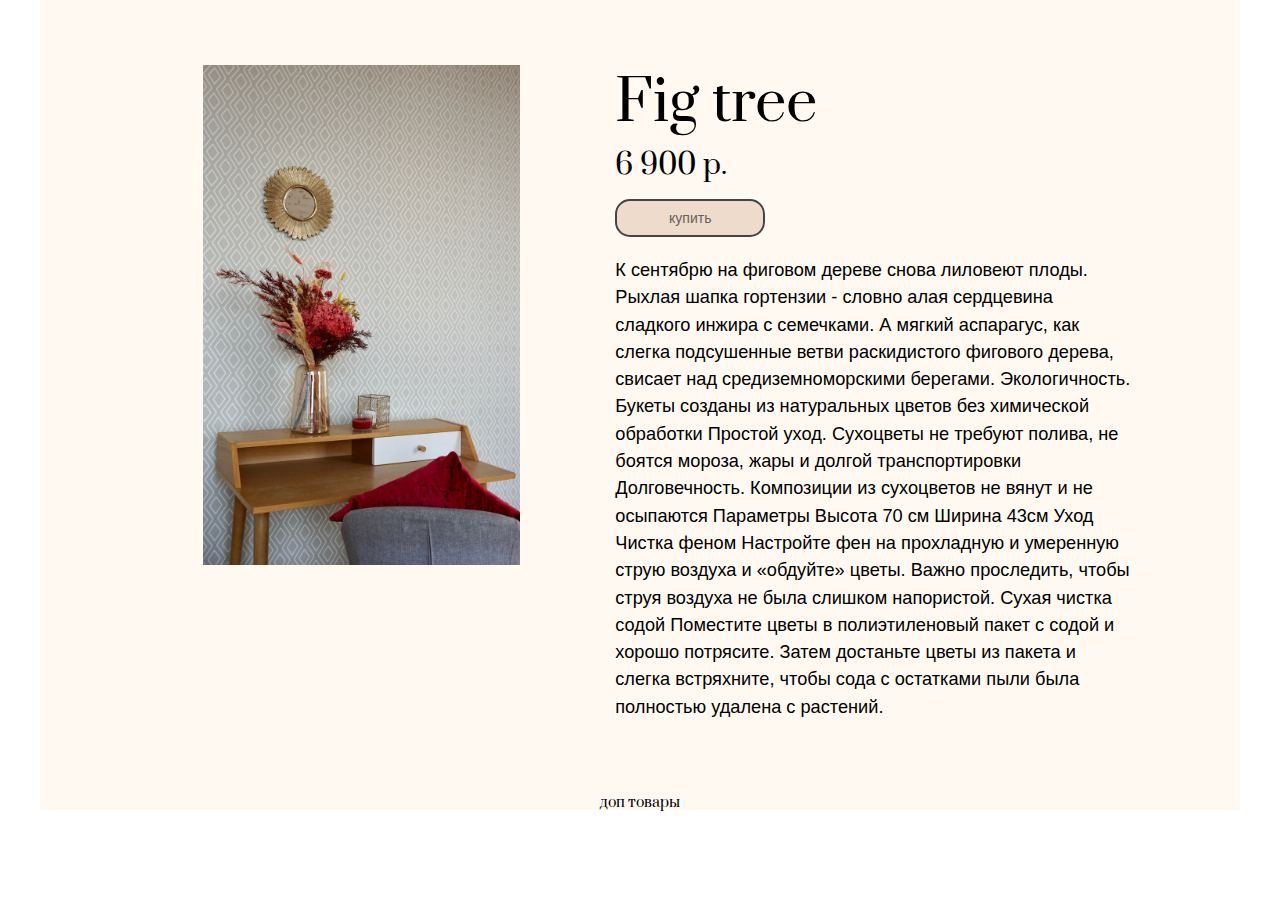
==== onecard.html @ cf2ce885 "tempcommit" ====
<!DOCTYPE html>
<html lang="en">
<head>
    <meta charset="UTF-8">
    <meta http-equiv="X-UA-Compatible" content="IE=edge">
    <meta name="viewport" content="width=device-width, initial-scale=1.0">
    <title>Document</title>


    <link rel="stylesheet" href="css/null.css">
    <link rel="stylesheet" href="css/onecard.css">
    <link rel="stylesheet" href="css/style.css">

    <link rel="preconnect" href="https://fonts.googleapis.com">
    <link rel="preconnect" href="https://fonts.gstatic.com" crossorigin>
    <link href="https://fonts.googleapis.com/css2?family=Prata&display=swap" rel="stylesheet">

    
</head>
<body>
    
    <div class="wrap">

        <div class="_pink">

            <div class="onecard__container _container">  <!-- ограничили контент -->
                <div class="onecard__block">
                    <div class="onecard__img">
                        <img src="img/DSC06083.jpeg" alt="">
                    </div>
                    <div class="onecard__content">
                        <h2 class="onecard__h2">Fig tree</h2>
                        <p class="onecard__price">6 900 р.</p>
                        <a href="#" class="buy">купить</a>
                        <p class="description">К сентябрю на фиговом дереве снова лиловеют плоды. Рыхлая шапка гортензии - словно алая сердцевина сладкого инжира с семечками. А мягкий аспарагус, как слегка подсушенные ветви раскидистого фигового дерева, свисает над средиземноморскими берегами.

                            Экологичность. Букеты созданы из натуральных цветов без химической обработки
                            Простой уход. Сухоцветы не требуют полива, не боятся мороза, жары и долгой транспортировки
                            Долговечность. Композиции из сухоцветов не вянут и не осыпаются
                            
                            Параметры
                            Высота 70 см
                            Ширина 43см
                            
                            Уход
                            Чистка феном
                            Настройте фен на прохладную и умеренную струю воздуха и «обдуйте» цветы. Важно проследить, чтобы струя воздуха не была слишком напористой.
                            
                            Сухая чистка содой
                            Поместите цветы в полиэтиленовый пакет с содой и хорошо потрясите. Затем достаньте цветы из пакета и слегка встряхните, чтобы сода с остатками пыли была полностью удалена с растений.</p>
                    </div>
                </div>
            <div class="onecard__relative">доп товары</div>


            </div>




        </div>
    </div>



        






</body>
</html>
---- css/null.css ----
/*Обнуление_*/
*{
	padding: 0;
	margin: 0;
	border: 0;
}
*,*:before,*:after{
	-moz-box-sizing: border-box;
	-webkit-box-sizing: border-box;
	box-sizing: border-box;
}
:focus,:active{outline: none;}
a:focus,a:active{outline: none;}

nav,footer,header,aside{display: block;}

html,body{
	height: 100%;
	width: 100%;
	font-size: 100%;
	font-family: 'Prata', serif;
	text-align: center;
	line-height: 1;
	font-size: 14px;
	-ms-text-size-adjust: 100%;
	-moz-text-size-adjust: 100%;
	-webkit-text-size-adjust: 100%;
}
input,button,textarea{font-family:inherit;}

input::-ms-clear{display: none;}
button{cursor: pointer;}
button::-moz-focus-inner {padding:0;border:0;}
a, a:visited{text-decoration: none;}
a:hover{text-decoration: none;}
ul li{list-style: none;}
img{vertical-align: top;}

h1,h2,h3,h4,h5,h6{font-size:inherit;font-weight: 400;}
/*--------------------*/
---- css/onecard.css ----
.onecard__container {
}
._container {
}
.onecard__block {
    display: flex;
    flex-wrap: nowrap;
    justify-content: space-between;
  
    margin: 50px auto;


}
.onecard__img {
    position: relative;
    width: 500px;
    height: 500px;
  
    margin: 15px 10px;
    
}
.onecard__img img{
    position: absolute;
    left: 0;
    top: 0;
    width: 100%;
    height: 100%;
    object-fit:contain;
    
    
  

}


.onecard__content {
    width: 600px;
    display: flex;
    flex-direction: column;
    margin: 15px 10px;
  
}

.onecard__h2{
    padding: 10px;
    text-align: left;
    font-size: 4em;

}

.onecard__price{
    padding: 10px;
    text-align: left;
    font-size: 2em;
    

}


.buy {
    width: 150px;
    margin: 10px;
    padding: 10px;
    color: rgb(100, 96, 91);
    font-family: Verdana, Geneva, Tahoma, sans-serif;
    font-size: 1em;
    text-align: center;
    border:2px solid #444;
    background-color: rgb(238, 219, 204);
    border-radius: 15px;
    text-decoration: none;

}
.description {
    padding: 10px;
    text-align: left;
font-family: Arial, Helvetica, sans-serif;
font-weight: 500;
font-size: 1.3em;
line-height: 1.5em;    
}


.onecard__relative {
}
---- css/style.css ----
.wrap {
	min-height: 100%;
	overflow: hidden; /* отключаем гориз скролл */
	display: flex;
	flex-direction: column;
align-items: center;
}

._pink {
	background-color: rgb(255, 249, 242);
	max-width: 1200px;
	width: 100%;
	margin: 0 auto;
}
._container {
	max-width: 1024px;  /* ограничиваем контейнер для сайта */
	margin: 0 auto;  /* выравниваем по середне */	

}


.main {
	flex: 1 1 auto;
	width: 100%;

}	
.intro__container {
	display: flex;
	flex-direction: column;
	align-items: center;
	padding: 50px 10px;
}
.intro__tittle {
	font-size: 6em;
	letter-spacing: 5px;
}
.intro__line {
	content:'';
	width:500px;
	padding-top: 10px;
	border-bottom: 2px solid #333;
}

.intro__subtittle {
	padding: 10px 0;
	font-size: 1.3em;
	letter-spacing: 15px;
}

.main__cards {
}
.cards {
}
.cards__container {
	padding-bottom: 100px;

}

.card__section {
	margin-bottom: 100px;
}
.cards__discription h3 {
	font-size: 2em;
}
.cards__block {
	display: flex;
	/* justify-content: space-between; */
	flex-wrap: wrap;
	 margin: 10px 15px; /*внешний отступ всего блока*/
	/* border: 1px solid black; */

}
/* ----------карточка товара----------------- */
.cards__items {
	background-color: #fff;
	flex: 1 1 18%;
	border: 1px none rgb(224, 218, 215);
	border-radius: 2px;
	margin: 10px 8px;
	min-width: 200px;
	overflow: hidden;
	display: flex;
	flex-direction: column;
	justify-content: flex-end;
	
}
.cards__empty {opacity: 0;}

.cards__items {
}
.cards__title {
	padding: 15px 10px 0px;
	font-size: 1.3em;
	color: rgb(87, 87, 87);
	font-family:'Franklin Gothic Medium', 'Arial Narrow', Arial, sans-serif;
	font-weight: 300;
	
}
.cards__img {
	justify-self: flex-start;
	flex:auto;
}

.cards__img img {
	position: block;
	padding: 0% 0%; /*карточка-или вся ширина;*/	
	width:100%;
	
	
}
.id2 { display:none; }
.cards__img:hover .id1 {display: none;}
.cards__img:hover .id2 {display: block;}


.cards__subtitle {
}
.cards__price {
	padding: 15px;
	font-family: Arial, Helvetica, sans-serif;
	color: #555;
	

}
.cards__buttons {
}

/* ----------конец карточка товара----------------- */


.footer {
	display: flex;
    min-height: 120px;
    flex-direction: row;
    align-items: center;
    justify-content: center;
	background-color: rgb(241, 223, 216);
}
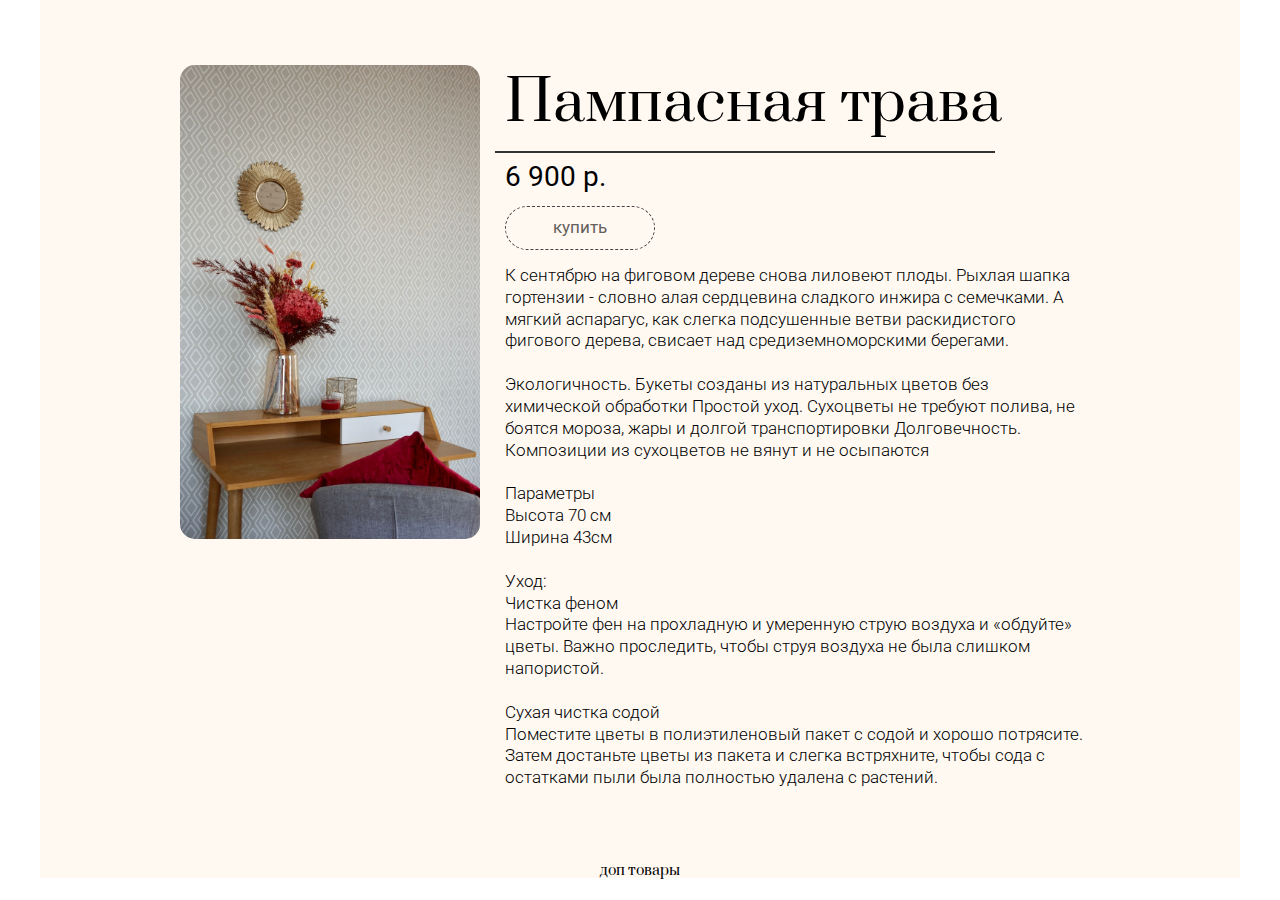
==== commit 38420df8: "tempcommit" ====
--- a/onecard.html
+++ b/onecard.html
@@ -14,6 +14,7 @@
     <link rel="preconnect" href="https://fonts.googleapis.com">
     <link rel="preconnect" href="https://fonts.gstatic.com" crossorigin>
     <link href="https://fonts.googleapis.com/css2?family=Prata&display=swap" rel="stylesheet">
+    <link href="https://fonts.googleapis.com/css2?family=Roboto:ital,wght@0,100;0,300;0,400;0,500;0,700;0,900;1,100;1,300;1,400;1,500;1,700;1,900&display=swap" rel="stylesheet">
 
     
 </head>
@@ -29,24 +30,28 @@
                         <img src="img/DSC06083.jpeg" alt="">
                     </div>
                     <div class="onecard__content">
-                        <h2 class="onecard__h2">Fig tree</h2>
+                        <h2 class="onecard__h2">Пампасная трава</h2>
+                        <p class="intro__line"></p>
                         <p class="onecard__price">6 900 р.</p>
                         <a href="#" class="buy">купить</a>
-                        <p class="description">К сентябрю на фиговом дереве снова лиловеют плоды. Рыхлая шапка гортензии - словно алая сердцевина сладкого инжира с семечками. А мягкий аспарагус, как слегка подсушенные ветви раскидистого фигового дерева, свисает над средиземноморскими берегами.
-
+                        <p class="description">К сентябрю на фиговом дереве снова лиловеют плоды. Рыхлая шапка гортензии - 
+                            словно алая сердцевина сладкого инжира с семечками. А мягкий аспарагус, как слегка подсушенные 
+                            ветви раскидистого фигового дерева, свисает над средиземноморскими берегами.
+                            <br> <br>
                             Экологичность. Букеты созданы из натуральных цветов без химической обработки
                             Простой уход. Сухоцветы не требуют полива, не боятся мороза, жары и долгой транспортировки
                             Долговечность. Композиции из сухоцветов не вянут и не осыпаются
+                            <br><br>
                             
-                            Параметры
-                            Высота 70 см
-                            Ширина 43см
-                            
-                            Уход
-                            Чистка феном
+                            Параметры <br>
+                            Высота 70 см <br>
+                            Ширина 43см 
+                            <br> <br>
+                            Уход: <br>
+                            Чистка феном <br>
                             Настройте фен на прохладную и умеренную струю воздуха и «обдуйте» цветы. Важно проследить, чтобы струя воздуха не была слишком напористой.
-                            
-                            Сухая чистка содой
+                            <br><br>
+                            Сухая чистка содой <br>
                             Поместите цветы в полиэтиленовый пакет с содой и хорошо потрясите. Затем достаньте цветы из пакета и слегка встряхните, чтобы сода с остатками пыли была полностью удалена с растений.</p>
                     </div>
                 </div>
--- a/css/null.css
+++ b/css/null.css
@@ -22,6 +22,7 @@
 	font-family: 'Prata', serif;
 	text-align: center;
 	line-height: 1;
+	-webkit-font-smoothing: antialiased;
 	font-size: 14px;
 	-ms-text-size-adjust: 100%;
 	-moz-text-size-adjust: 100%;
--- a/css/onecard.css
+++ b/css/onecard.css
@@ -4,37 +4,32 @@
 }
 .onecard__block {
     display: flex;
-    flex-wrap: nowrap;
-    justify-content: space-between;
-  
+    flex-direction: row;
+    flex-wrap: wrap;
+    justify-content: center;
     margin: 50px auto;
+}
 
-
-}
 .onecard__img {
-    position: relative;
-    width: 500px;
-    height: 500px;
-  
-    margin: 15px 10px;
+    flex: 0 0 auto;
+   position: relative;
+   margin: 15px 5px;
+ 
+   
     
 }
 .onecard__img img{
-    position: absolute;
-    left: 0;
-    top: 0;
-    width: 100%;
-    height: 100%;
+    max-width: 300px;
     object-fit:contain;
-    
-    
-  
-
+    border-radius: 15px;
+    overflow: hidden;
 }
 
 
 .onecard__content {
-    width: 600px;
+   
+    max-width: 600px;
+    flex: 1 1 auto;
     display: flex;
     flex-direction: column;
     margin: 15px 10px;
@@ -52,6 +47,8 @@
     padding: 10px;
     text-align: left;
     font-size: 2em;
+    font-family: Roboto;
+    
     
 
 }
@@ -59,25 +56,26 @@
 
 .buy {
     width: 150px;
-    margin: 10px;
+    margin: 5px 10px;
     padding: 10px;
     color: rgb(100, 96, 91);
-    font-family: Verdana, Geneva, Tahoma, sans-serif;
-    font-size: 1em;
+    font-family: Roboto;
+    font-size: 1.2em;
+    line-height: 1.3em;
     text-align: center;
-    border:2px solid #444;
-    background-color: rgb(238, 219, 204);
-    border-radius: 15px;
+    border: 1px dashed #444;
+    border-radius: 50px;
     text-decoration: none;
 
 }
 .description {
+   color: black;
     padding: 10px;
     text-align: left;
-font-family: Arial, Helvetica, sans-serif;
-font-weight: 500;
-font-size: 1.3em;
-line-height: 1.5em;    
+    font-family: Roboto;
+font-weight: 300;
+font-size: 1.2em;
+line-height: 1.3em;    
 }
 
 
